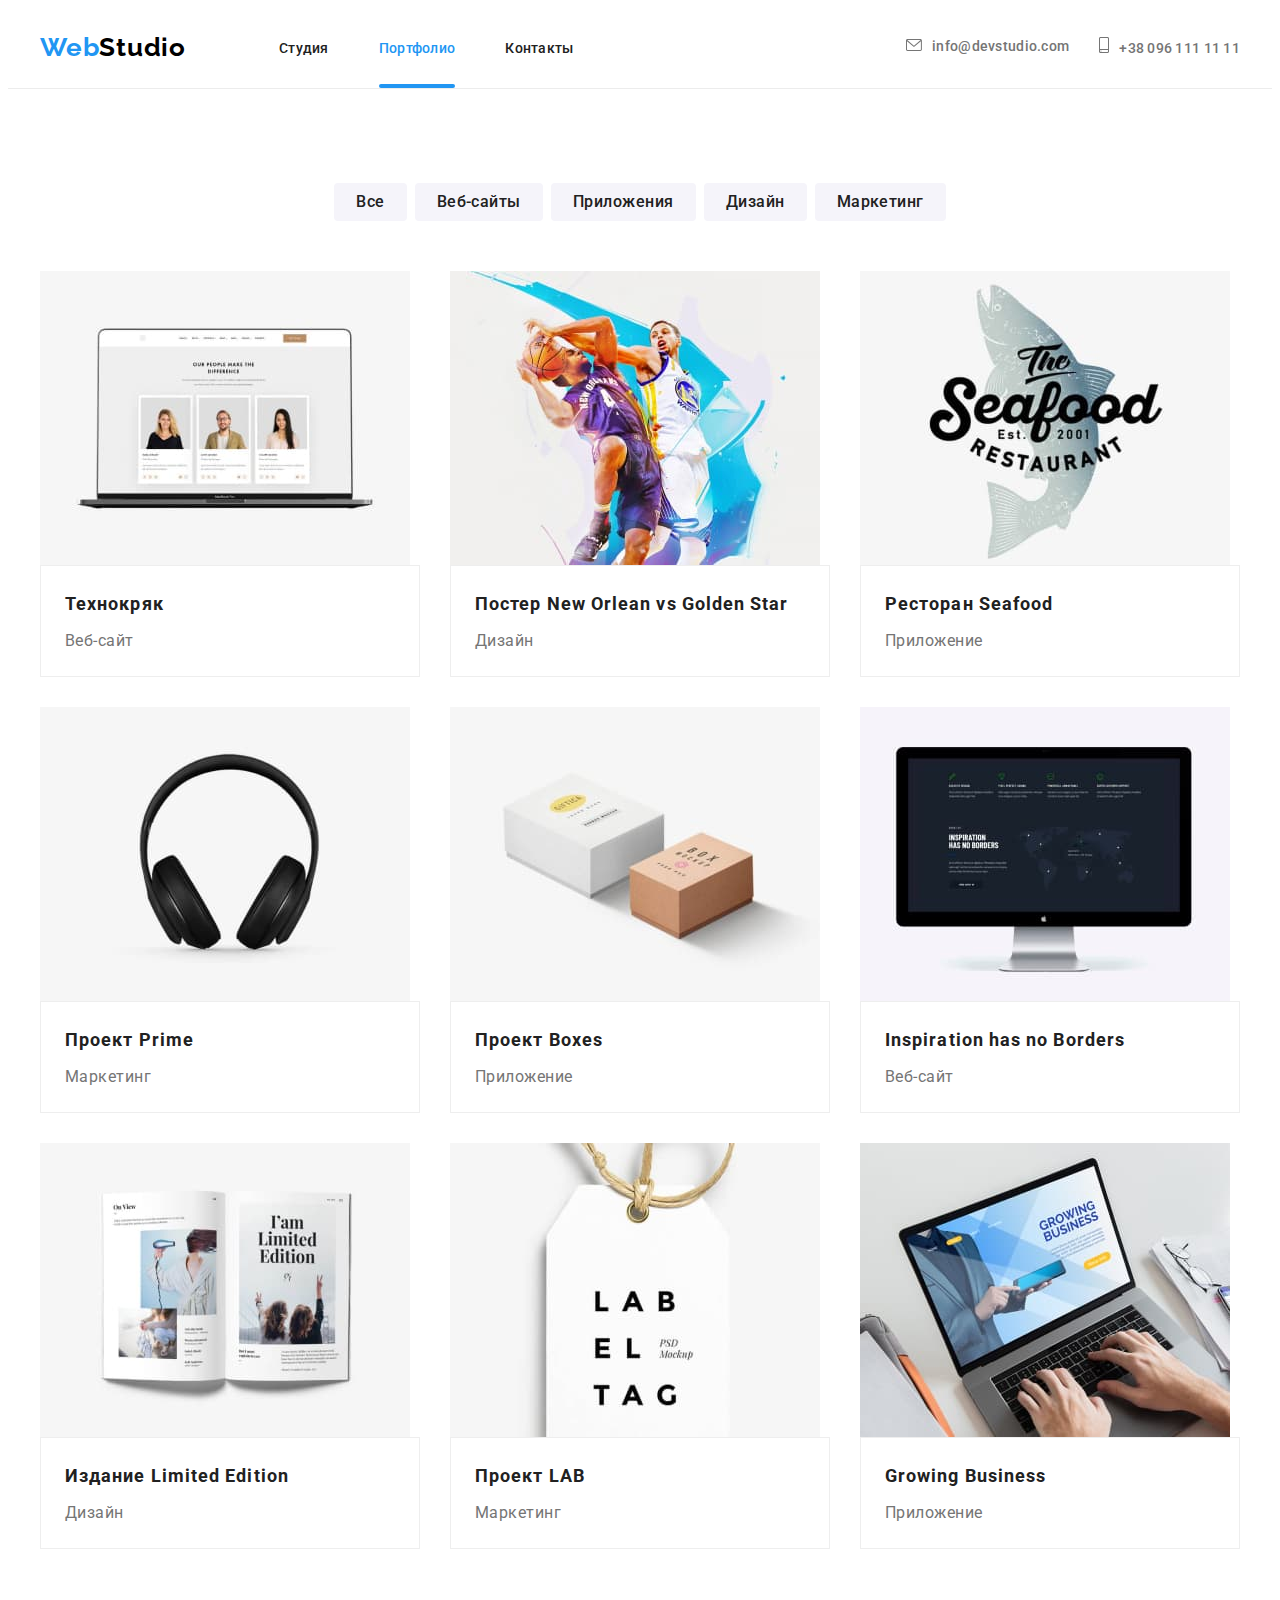
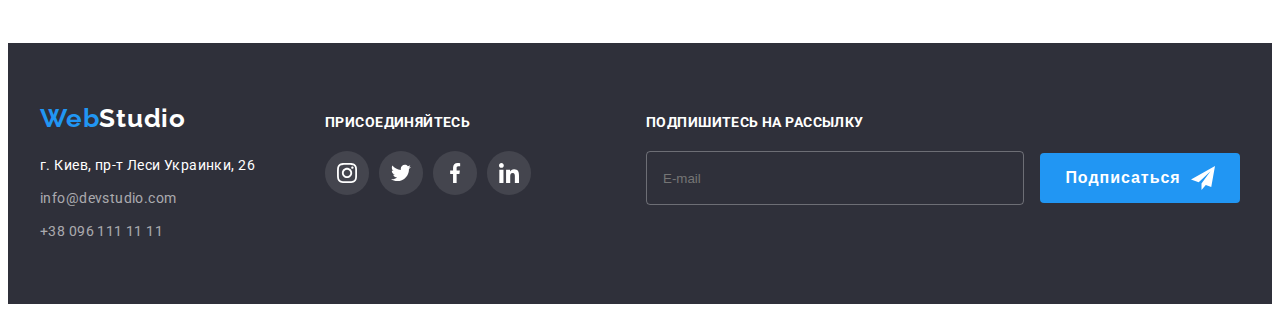
==== portfolio.html @ e49d6432 "Копія з ДЗ № 7" ====
<!DOCTYPE html>
<html lang="en">

<head>
    <meta charset="UTF-8">
    <meta http-equiv="X-UA-Compatible" content="IE=edge">
    <meta name="viewport" content="width=device-width, initial-scale=1.0">
    <title>Портфоліо</title>
    <link href="https://fonts.googleapis.com/css2?family=Raleway:wght@700&family=Roboto:wght@400;500;700;900&display=swap"
        rel="stylesheet">
    <link rel="stylesheet" href="https://cdnjs.cloudflare.com/ajax/libs/modern-normalize/1.1.0/modern-normalize.min.css" integrity="sha512-wpPYUAdjBVSE4KJnH1VR1HeZfpl1ub8YT/NKx4PuQ5NmX2tKuGu6U/JRp5y+Y8XG2tV+wKQpNHVUX03MfMFn9Q==" crossorigin="anonymous" referrerpolicy="no-referrer" />
    <link rel="stylesheet" href="./css/main.min.css">
</head>

<body>
    <!--Навігація-->
    <header class="header">
        <div class="container">
        <nav class="nav">
            <a href="./index.html" class="logo header__logo">Web<span class="logo--dark">Studio</span></a>
            <ul class="nav__list">
                <li class="nav__item"><a href="./index.html" class="nav__link">Студия</a></li>
                <li class="nav__item"><a href="./portfolio.html" class="nav__link curent">Портфолио</a></li>
                <li class="nav__item"><a href="" class="nav__link">Контакты</a></li>
            </ul>
        </nav>
        <ul class="contacts">
            <li class="contacts__item">
                <a href="mailto:info@devstudio.com" class="contacts__link">
                    <svg class="contacts__icon" width="16" height="12">
                <use href="./img/icons.svg#envelope"></use>
            </svg>info@devstudio.com</a></li>
            <li class="contacts__item"><a href="tel:+380961111111" class="contacts__link"><svg class="contacts__icon" width="10" height="16">
                <use href="./img/icons.svg#smartphone"></use>
            </svg>+38 096 111 11 11</a></li>
        </ul>
        </div>
    </header>
    <main>
            <!-- Проекти портфоліо -->
        <section class="portfolio">
            <div class="container">
            <h1 class="visually-hidden">Портфоліо</h1>
            <ul class="portfolio__filter filter">
                <li class="filter__item"><button type="button" class="filter__btn">Все</button></li>
                <li class="filter__item"><button type="button" class="filter__btn">Веб-сайты</button></li>
                <li class="filter__item"><button type="button" class="filter__btn">Приложения</button></li>
                <li class="filter__item"><button type="button" class="filter__btn">Дизайн</button></li>                
                <li class="filter__item"><button type="button" class="filter__btn">Маркетинг</button></li>                
            </ul>
            <ul class="projects">
                <li class="projects__item">
                    <a href="" class="projects__link">
                        <div class="projects__top-wrap">
                        <img src="./img/portfolio-img-1.jpg" alt="Экран ноутбука" width="370">
                        <p class="projects__top-text">
                            Ресурс предлагает комплексные предложения с разным уровнем функционала и сервисов. Все это позволит посетителю получить исчерпывающие сведения о компании или частном лице.
                        </p>
                        </div>
                        <div class="projects__item-wrap">
                        <h2 class="projects__title">Технокряк</h2>
                        <p class="projects__text">Веб-сайт</p>
                        </div>
                    </a>
                </li>
                <li class="projects__item">
                    <a href="" class="projects__link">
                        <div class="projects__top-wrap">
                        <img src="./img/portfolio-img-2.jpg" alt="Баскетболисты" width="370">
                        <p class="projects__top-text">
                            Ресурс предлагает комплексные предложения с разным уровнем функционала и сервисов. Все это позволит посетителю получить исчерпывающие сведения о компании или частном лице.
                        </p></div>
                        <div class="projects__item-wrap">
                        <h2 class="projects__title">Постер New Orlean vs Golden Star</h2>
                        <p class="projects__text">Дизайн</p>
                        </div>
                    </a>
                </li>
                <li class="projects__item">
                    <a href="" class="projects__link">
                        <div class="projects__top-wrap">
                        <img src="./img/portfolio-img-3.jpg" alt="Логотип ресторана" width="370">
                        <p class="projects__top-text">
                            Ресурс предлагает комплексные предложения с разным уровнем функционала и сервисов. Все это позволит посетителю получить исчерпывающие сведения о компании или частном лице.
                        </p></div>
                        <div class="projects__item-wrap">
                        <h2 class="projects__title">Ресторан Seafood</h2>
                        <p class="projects__text">Приложение</p>
                        </div>
                    </a>
                </li>
                <li class="projects__item">
                    <a href="" class="projects__link">
                        <div class="projects__top-wrap">
                        <img src="./img/portfolio-img-4.jpg" alt="Наушники" width="370">
                        <p class="projects__top-text">
                            Ресурс предлагает комплексные предложения с разным уровнем функционала и сервисов. Все это позволит посетителю получить исчерпывающие сведения о компании или частном лице.
                        </p></div>
                        <div class="projects__item-wrap">
                        <h2 class="projects__title">Проект Prime</h2>
                        <p class="projects__text">Маркетинг</p>
                        </div>
                    </a>
                </li>
                <li class="projects__item">
                    <a href="" class="projects__link">
                        <div class="projects__top-wrap">
                        <img src="./img/portfolio-img-5.jpg" alt="Коробки" width="370">
                        <p class="projects__top-text">
                            Ресурс предлагает комплексные предложения с разным уровнем функционала и сервисов. Все это позволит посетителю получить исчерпывающие сведения о компании или частном лице.
                        </p></div>
                        <div class="projects__item-wrap">
                        <h2 class="projects__title">Проект Boxes</h2>
                        <p class="projects__text">Приложение</p>
                        </div>
                    </a>
                </li>
                <li class="projects__item">
                    <a href="" class="projects__link">
                        <div class="projects__top-wrap">
                        <img src="./img/portfolio-img-6.jpg" alt="Монитор" width="370">
                        <p class="projects__top-text">
                            Ресурс предлагает комплексные предложения с разным уровнем функционала и сервисов. Все это позволит посетителю получить исчерпывающие сведения о компании или частном лице.
                        </p></div>
                        <div class="projects__item-wrap">
                        <h2 class="projects__title">Inspiration has no Borders</h2>
                        <p class="projects__text">Веб-сайт</p>
                        </div>
                    </a>
                </li>
                <li class="projects__item">
                    <a href="" class="projects__link">
                        <div class="projects__top-wrap">
                        <img src="./img/portfolio-img-7.jpg" alt="Книга" width="370">
                        <p class="projects__top-text">
                            Ресурс предлагает комплексные предложения с разным уровнем функционала и сервисов. Все это позволит посетителю получить исчерпывающие сведения о компании или частном лице.
                        </p></div>
                        <div class="projects__item-wrap">
                        <h2 class="projects__title">Издание Limited Edition</h2>
                        <p class="projects__text">Дизайн</p>
                        </div>
                    </a>
                </li>
                <li class="projects__item">
                    <a href="" class="projects__link">
                        <div class="projects__top-wrap">
                        <img src="./img/portfolio-img-8.jpg" alt="Бирка" width="370">
                        <p class="projects__top-text">
                            Ресурс предлагает комплексные предложения с разным уровнем функционала и сервисов. Все это позволит посетителю получить исчерпывающие сведения о компании или частном лице.
                        </p></div>
                        <div class="projects__item-wrap">
                        <h2 class="projects__title">Проект LAB</h2>
                        <p class="projects__text">Маркетинг</p>
                        </div>
                    </a>
                </li>
                <li class="projects__item">
                    <a href="" class="projects__link">
                        <div class="projects__top-wrap">
                        <img src="./img/portfolio-img-9.jpg" alt="Работа за ноубуком" width="370">
                        <p class="projects__top-text">
                            Ресурс предлагает комплексные предложения с разным уровнем функционала и сервисов. Все это позволит посетителю получить исчерпывающие сведения о компании или частном лице.
                        </p></div>
                        <div class="projects__item-wrap">
                        <h2 class="projects__title">Growing Business</h2>
                        <p class="projects__text">Приложение</p>
                        </div>
                    </a>
                </li>
            </ul>
        </div>  
        </section>
        </main>   
        
    <!--Футер-->
    <footer class="footer">
        <div class="container">
        <section class="footer-address">
            <h2 class="visually-hidden">Адрес</h2>
        <a href="./index.html" class="logo">Web<span class="logo--light">Studio</span></a>
        <address class="address">
            <ul class="address__list">
                <li class="address__item postal"><a href="https://goo.gl/maps/8ZpBzjyv7Pv73uMt7" class="footer__link postal">г. Киев, пр-т Леси Украинки, 26</a></li>
                <li class="address__item"><a href="mailto:info@devstudio.com" class="footer__link">info@devstudio.com</a></li>
                <li class="address__item"><a href="tel:+380961111111" class="footer__link">+38 096 111 11 11</a></li>
            </ul>
        </address>    
        </section>        
        <section class="join">
            <h2 class="join__title">Присоединяйтесь</h2>
            <ul class="join__list">
                <li class="join__item">
                    <a href="" class="join__link">
                        <svg class="join__icon" width="20" height="20">
                            <use href="./img/icons.svg#instagram"></use>
                        </svg>
                    </a></li>
                <li class="join__item">
                    <a href="" class="join__link">
                        <svg class="join__icon" width="20" height="20">
                        <use href="./img/icons.svg#twitter"></use>
                    </svg></a></li>
                <li class="join__item">
                    <a href="" class="join__link">
                        <svg class="join__icon" width="20" height="20">
                        <use href="./img/icons.svg#facebook"></use>
                    </svg></a></li>
                <li class="join__item">
                    <a href="" class="join__link"><svg class="join__icon" width="20" height="20">
                        <use href="./img/icons.svg#linkedin"></use>
                    </svg></a></li>
            </ul>
        </section>
        <section class="subcrib">
            <h2 class="subcrib__title">Подпишитесь на рассылку</h2>
                <form class="subcrib-form">
                    <input type="email" class="subcrib-form__input" placeholder="E-mail" name="email" id="email">
                    <button type="submit" class="subcrib-btn">Подписаться 
                        <svg class="subcrib-btn__icon" width="24" height="24">
                        <use href="./img/icons.svg#icon-send"></use>
                    </svg></button>
                </form>            
        </section>
        </div>
    </footer>
</body>
</html>
---- css/main.min.css ----
:root{--title-color: #212121;--accent-color: #2196F3;--button-bg-color: #F5F4FA;--main-button-color:#212121;--second-button-color:#ffffff;--typical-margin: 10px}body{font-family:Roboto,sans-serif;color:#757575;background-color:#fff}.logo--dark{color:#000}.logo--light{color:#fff}p,h1,h2,h3,h4,h5,h6{margin:0}ul{margin:0;padding-left:0}img{display:block}.visually-hidden{position:absolute;white-space:nowrap;width:1px;height:1px;overflow:hidden;border:0;padding:0;clip:rect(0 0 0 0);clip-path:inset(50%);margin:-1px}.container{width:1200px;margin:0 auto;padding-left:15px;padding-right:15px}.header{background-color:#fff;padding-top:24px;padding-bottom:25px;border-bottom:1px solid #ececec}.header .container{display:flex;align-items:center}.logo{font-weight:700;font-size:26px;line-height:1.19;letter-spacing:.03em;font-family:"Raleway",sans-serif;text-decoration:none;color:#2196f3}.header__logo{margin-right:93px}.nav{display:flex;align-items:center}.nav__list{list-style:none;display:flex;align-items:center}.nav__item:not(:last-child){margin-right:50px}.nav__link{font-weight:500;font-size:14px;line-height:1.14;letter-spacing:.02em;position:relative;text-decoration:none;color:#212121;transition-duration:250ms;transition-timing-function:cubic-bezier(0.4, 0, 0.2, 1)}.nav__link:hover,.nav__link:focus{color:var(--accent-color)}.nav__link.curent{color:var(--accent-color)}.nav__link.curent::after{content:"";position:absolute;width:100%;height:4px;background-color:var(--accent-color);border-radius:2px;left:0;bottom:-32px}.contacts{list-style:none;display:flex;align-items:center;margin-left:auto}.contacts__item:last-child{margin-left:30px}.contacts__link{font-weight:500;font-size:14px;line-height:1.14;letter-spacing:.02em;text-decoration:none;color:#757575;display:flex;align-items:baseline;justify-content:center;transition-duration:250ms;transition-timing-function:cubic-bezier(0.4, 0, 0.2, 1)}.contacts__link:hover,.contacts__link:focus{color:var(--accent-color)}.contacts__icon{margin-right:var(--typical-margin);fill:currentColor}.hero{text-align:center;background-color:#2f303a;background-image:linear-gradient(rgba(47, 48, 58, 0.4), rgba(47, 48, 58, 0.4)),url(../img/hero-bg.jpg);background-repeat:no-repeat;background-position:center;background-size:cover;max-width:1600px;margin:0 auto;padding-top:200px;padding-bottom:200px}.hero__title{font-weight:900;font-size:44px;line-height:1.36;letter-spacing:.06em;text-transform:uppercase;color:#fff;margin-bottom:40px}.hero-btn{font-weight:700;font-size:16px;line-height:1.88;letter-spacing:.06em;min-width:200px;height:50px;border:none;border-radius:4px;font-family:inherit;color:#fff;background-color:#2196f3;cursor:pointer;transition-duration:250ms;transition-timing-function:cubic-bezier(0.4, 0, 0.2, 1)}.hero-btn:hover,.hero-btn:focus{background-color:#fff;color:#2196f3}.benefits{padding-top:94px}.benefits__list{display:flex;justify-content:space-between;list-style:none}.benefits__item:not(:last-child){margin-right:30px}.benefits__link{width:270px;height:120px;display:flex;align-items:center;justify-content:center;background-color:#f5f4fa;margin-bottom:30px;cursor:auto}.benefit__title{font-size:14px;line-height:1.14;letter-spacing:.03em;text-transform:uppercase;color:var(--title-color);margin-bottom:var(--typical-margin)}.benefit__text{font-size:14px;line-height:1.71;letter-spacing:.03em;color:#757575}.about{padding-top:94px;padding-bottom:94px}.about__title{font-size:36px;line-height:1.17;letter-spacing:.03em;text-align:center;color:var(--title-color);margin-bottom:50px}.about__list{display:flex;justify-content:space-between;list-style:none}.about__item{position:relative}.about__text{font-size:14px;line-height:1.14;letter-spacing:.03em;position:absolute;width:100%;height:70px;bottom:0;left:50%;transform:translate(-50%);padding-top:27px;padding-bottom:27px;text-align:center;text-transform:uppercase;color:#fff;background-color:rgba(47,48,58,.8)}.team{background-color:#f5f4fa;padding-top:94px;padding-bottom:94px}.team__title{font-size:36px;line-height:1.17;letter-spacing:.03em;text-align:center;color:var(--title-color);margin-bottom:50px}.cards{display:flex}.team__cards{margin-left:-30px}.cards__item{flex-basis:calc(25% - 30px);margin-left:30px;list-style:none}.cards__wrap{background-color:#fff;padding-top:30px;padding-bottom:30px;border-radius:4px;box-shadow:0 4px 4px 0px rgba(0,0,0,.25)}.cards__title{font-weight:500;font-size:16px;line-height:1.19;letter-spacing:.03em;text-align:center;color:var(--title-color);margin-bottom:var(--typical-margin)}.cards__text{font-size:16px;line-height:1.19;letter-spacing:.03em;text-align:center;color:#757575;margin-bottom:16px}.soc{list-style:none;display:flex;justify-content:center}.soc__item{width:44px;height:44px;margin-right:var(--typical-margin)}.soc__item:last-child{margin-right:0}.soc__link{text-decoration:none;width:100%;height:100%;background-color:#fff;border-radius:50%;display:flex;align-items:center;justify-content:center;transition-duration:250ms;transition-timing-function:cubic-bezier(0.4, 0, 0.2, 1)}.soc__link:hover,.soc__link:focus{background-color:#2196f3}.soc__icon{fill:#afb1b8}.soc__link:hover .soc__icon,.soc__link:focus .soc__icon{fill:#fff}.clients{background-color:#fff;padding-top:94px;padding-bottom:94px}.clients__title{font-size:36px;line-height:1.17;letter-spacing:.03em;text-align:center;color:var(--title-color);margin-bottom:50px}.customers{list-style:none;display:flex;justify-content:space-between}.customers__item{width:170px;height:92px;margin-right:30px}.customers__item:last-child{margin-right:0}.customers__link{width:100%;height:100%;border:1px solid #afb1b8;border-radius:4px;display:flex;align-items:center;justify-content:center}.customers__icon{fill:#afb1b8;transition-duration:250ms;transition-timing-function:cubic-bezier(0.4, 0, 0.2, 1)}.customers__link:hover .customers__icon,.customers__link:focus .customers__icon{fill:#2196f3}.portfolio{padding-top:94px;padding-bottom:94px}.portfolio__filter{display:flex;justify-content:center;list-style:none}.filter__item:not(:last-child){margin-right:8px}.filter__item{margin-bottom:50px}.filter__btn{font-weight:500;font-size:16px;line-height:1.62;letter-spacing:.03em;height:38px;border:none;border-radius:4px;padding:6px 22px;font-family:inherit;cursor:pointer;text-align:center;background-color:var(--button-bg-color);color:var(--main-button-color);transition-duration:250ms;transition-timing-function:cubic-bezier(0.4, 0, 0.2, 1)}.filter__btn:hover,.filter__btn:focus{background-color:var(--accent-color);color:var(--second-button-color);box-shadow:0px 4px 4px rgba(0,0,0,.25)}.projects{display:flex;margin-left:-30px;margin-bottom:-30px;list-style:none;flex-wrap:wrap}.projects__item{flex-basis:calc(33.3333333333% - 30px);margin-left:30px;margin-bottom:30px;transition-duration:250ms;transition-timing-function:cubic-bezier(0.4, 0, 0.2, 1)}.projects__item:hover{box-shadow:0px 4px 4px rgba(0,0,0,.25)}.projects__top-wrap{position:relative;overflow:hidden}.projects__top-text{font-size:18px;line-height:1.56;letter-spacing:.03em;position:absolute;top:0;color:#fff;background-color:rgba(33,150,243,.9);padding:63px 24px;width:100%;height:100%;transform:translateY(100%);transition-duration:250ms;transition-timing-function:cubic-bezier(0.4, 0, 0.2, 1)}.projects__item:hover .projects__top-text{transform:translateY(0)}.projects__item-wrap{padding:20px 24px;border:1px solid #eee}.projects__link{text-decoration:none;display:block}.projects__title{font-size:18px;line-height:2;letter-spacing:.06em;margin-bottom:4px;color:var(--title-color)}.projects__text{font-size:16px;line-height:1.88;letter-spacing:.03em;color:#757575}.footer{background-color:#2f303a;padding-top:60px;padding-bottom:60px}.footer .container{display:flex}.address__list{list-style:none;margin-top:20px;margin-right:70px}.address__item:not(:last-child){margin-bottom:9px}.address__item.postal{font-size:14px;line-height:1.71;letter-spacing:.03em;font-style:normal;color:#fff}.footer__link{font-size:14px;line-height:1.71;letter-spacing:.03em;text-decoration:none;font-style:normal;color:rgba(255,255,255,.6);transition-duration:250ms;transition-timing-function:cubic-bezier(0.4, 0, 0.2, 1)}.footer__link.postal{color:#fff}.footer__link:hover,.footer__link:focus{color:var(--accent-color)}.join__title{font-size:14px;line-height:1.14;letter-spacing:.03em;margin-top:12px;margin-bottom:20px;text-transform:uppercase;color:#fff}.join__list{list-style:none;display:flex;justify-content:center}.join__item{width:44px;height:44px;margin-right:var(--typical-margin)}.join__item:last-child{margin-right:0}.join__link{text-decoration:none;width:100%;height:100%;background-color:#2f303a;background-image:linear-gradient(rgba(255, 255, 255, 0.1), rgba(255, 255, 255, 0.1));border-radius:50%;display:flex;align-items:center;justify-content:center;transition-duration:250ms;transition-timing-function:cubic-bezier(0.4, 0, 0.2, 1)}.join__link:hover,.join__link:focus{background-color:#2196f3}.join__icon{fill:#fff}.join__link:hover .join__icon,.join__link:focus .join__icon{fill:#fff}.container .subcrib{margin-left:auto;margin-right:0}.subcrib__title{font-size:14px;line-height:1.14;letter-spacing:.03em;margin-top:12px;margin-bottom:20px;text-transform:uppercase;color:#fff}.subcrib-form__input{width:358px;height:50px;border:1px solid rgba(255,255,255,.3);border-radius:4px;background-color:rgba(0,0,0,0);margin-right:12px;padding-left:16px;color:#fff;outline:none;transition-duration:250ms;transition-timing-function:cubic-bezier(0.4, 0, 0.2, 1)}.subcrib-form__input:not(:placeholder-shown){border-color:var(--accent-color)}.subcrib-form__input:hover,.subcrib-form__input:focus{border-color:var(--accent-color)}.subcrib-btn{font-weight:700;font-size:16px;line-height:1.88;letter-spacing:.06em;display:inline-flex;justify-content:center;align-items:center;width:200px;height:50px;border:none;border-radius:4px;color:#fff;background-color:#2196f3;cursor:pointer;transition-duration:250ms;transition-timing-function:cubic-bezier(0.4, 0, 0.2, 1)}.subcrib-btn:hover,.subcrib-btn:focus{background-color:#fff;color:#2196f3;fill:#2196f3;box-shadow:0px 4px 4px rgba(0,0,0,.15)}.subcrib-btn__icon{margin-left:var(--typical-margin);fill:#fff}.subcrib-btn:hover .subcrib-btn__icon,.subcrib-btn:focus .subcrib-btn__icon{fill:#2196f3}.backdrop{width:100%;height:100%;background-color:rgba(17,16,16,.5);position:fixed;top:0;transition:opacity 250ms,visibility 250ms}.modal{width:528px;min-height:581px;background-color:#fff;border-radius:4px;position:absolute;top:50%;left:50%;padding:40px;transform:translate(-50%, -50%);transition:transform 250ms}.backdrop.is-hidden .modal{transform:translate(-50%, -50%) scale(0)}.modal-close-btn{width:30px;height:30px;background-color:#fff;border:1px solid rgba(0,0,0,.1);border-radius:50%;position:absolute;display:flex;align-items:center;justify-content:center;top:8px;right:8px}.is-hidden{visibility:hidden;opacity:0;pointer-events:none}.modal-field{margin-bottom:var(--typical-margin)}.modal-label{font-weight:400;font-size:12px;line-height:1.17;letter-spacing:.01em;color:#757575;display:block;margin-bottom:4px}.modal-title{font-weight:700;font-size:20px;line-height:1.15;letter-spacing:.03em;margin-bottom:30px;text-align:center;align-items:center;color:var(--title-color)}.modal-input{padding:12px 16px;width:100%;height:40px;border:1px solid rgba(33,33,33,.2);border-radius:4px;padding-left:42px;outline:none;transition-duration:250ms;transition-timing-function:cubic-bezier(0.4, 0, 0.2, 1)}.modal-input:hover,.modal-input:focus{border-color:var(--accent-color)}.modal-input::placeholder{color:rgba(117,117,117,.5);font-size:14px}.modal-input:not(:placeholder-shown):not(:focus):valid{border-color:var(--accent-color);fill:var(--accent-color)}.modal-input:not(:placeholder-shown):not(:focus):valid+.modal-icon{fill:var(--accent-color)}.input-wrap{position:relative}.modal-icon{position:absolute;left:12px;top:50%;transform:translateY(-50%);color:var(--title-color)}.modal-input:hover+.modal-icon,.modal-input:focus+.modal-icon{fill:var(--accent-color)}.modal-field-text{margin-bottom:20px}.modal-text{padding:12px 16px;width:100%;height:120px;border:1px solid rgba(33,33,33,.2);border-radius:4px;resize:none;outline:none}.modal-text:not(:placeholder-shown){border-color:var(--accent-color)}.modal-text:hover,.modal-text:focus{border-color:var(--accent-color)}.modal-text:not(:placeholder-shown){border-color:var(--accent-color)}.modal-field-check{margin-bottom:30px}.check-text{font-weight:400;font-size:14px;line-height:1.71;letter-spacing:.03em;color:#757575;display:flex;align-items:center;justify-content:center}.check-text span{width:16px;height:15px;border:2px solid #212121;border-radius:2px;margin-right:8px;display:flex;align-items:center;justify-content:center}.modal-check:checked+.check-text span{background-color:var(--accent-color);border:none}.modal-check:checked+.check-text .check-icon{fill:#fff}.modal-chek-link{color:#2196f3;margin-left:5px}.check-icon{fill:rgba(0,0,0,0)}.modal-btn{font-weight:700;font-size:16px;line-height:1.88;letter-spacing:.06em;display:flex;align-items:center;justify-content:center;margin-left:auto;margin-right:auto;width:200px;height:50px;border:none;border-radius:4px;color:#fff;background-color:#2196f3;cursor:pointer;transition-duration:250ms;transition-timing-function:cubic-bezier(0.4, 0, 0.2, 1)}.modal-btn:hover,.modal-btn:focus{background-color:#fff;color:#2196f3;box-shadow:0px 4px 4px rgba(0,0,0,.15)}/*# sourceMappingURL=main.min.css.map */
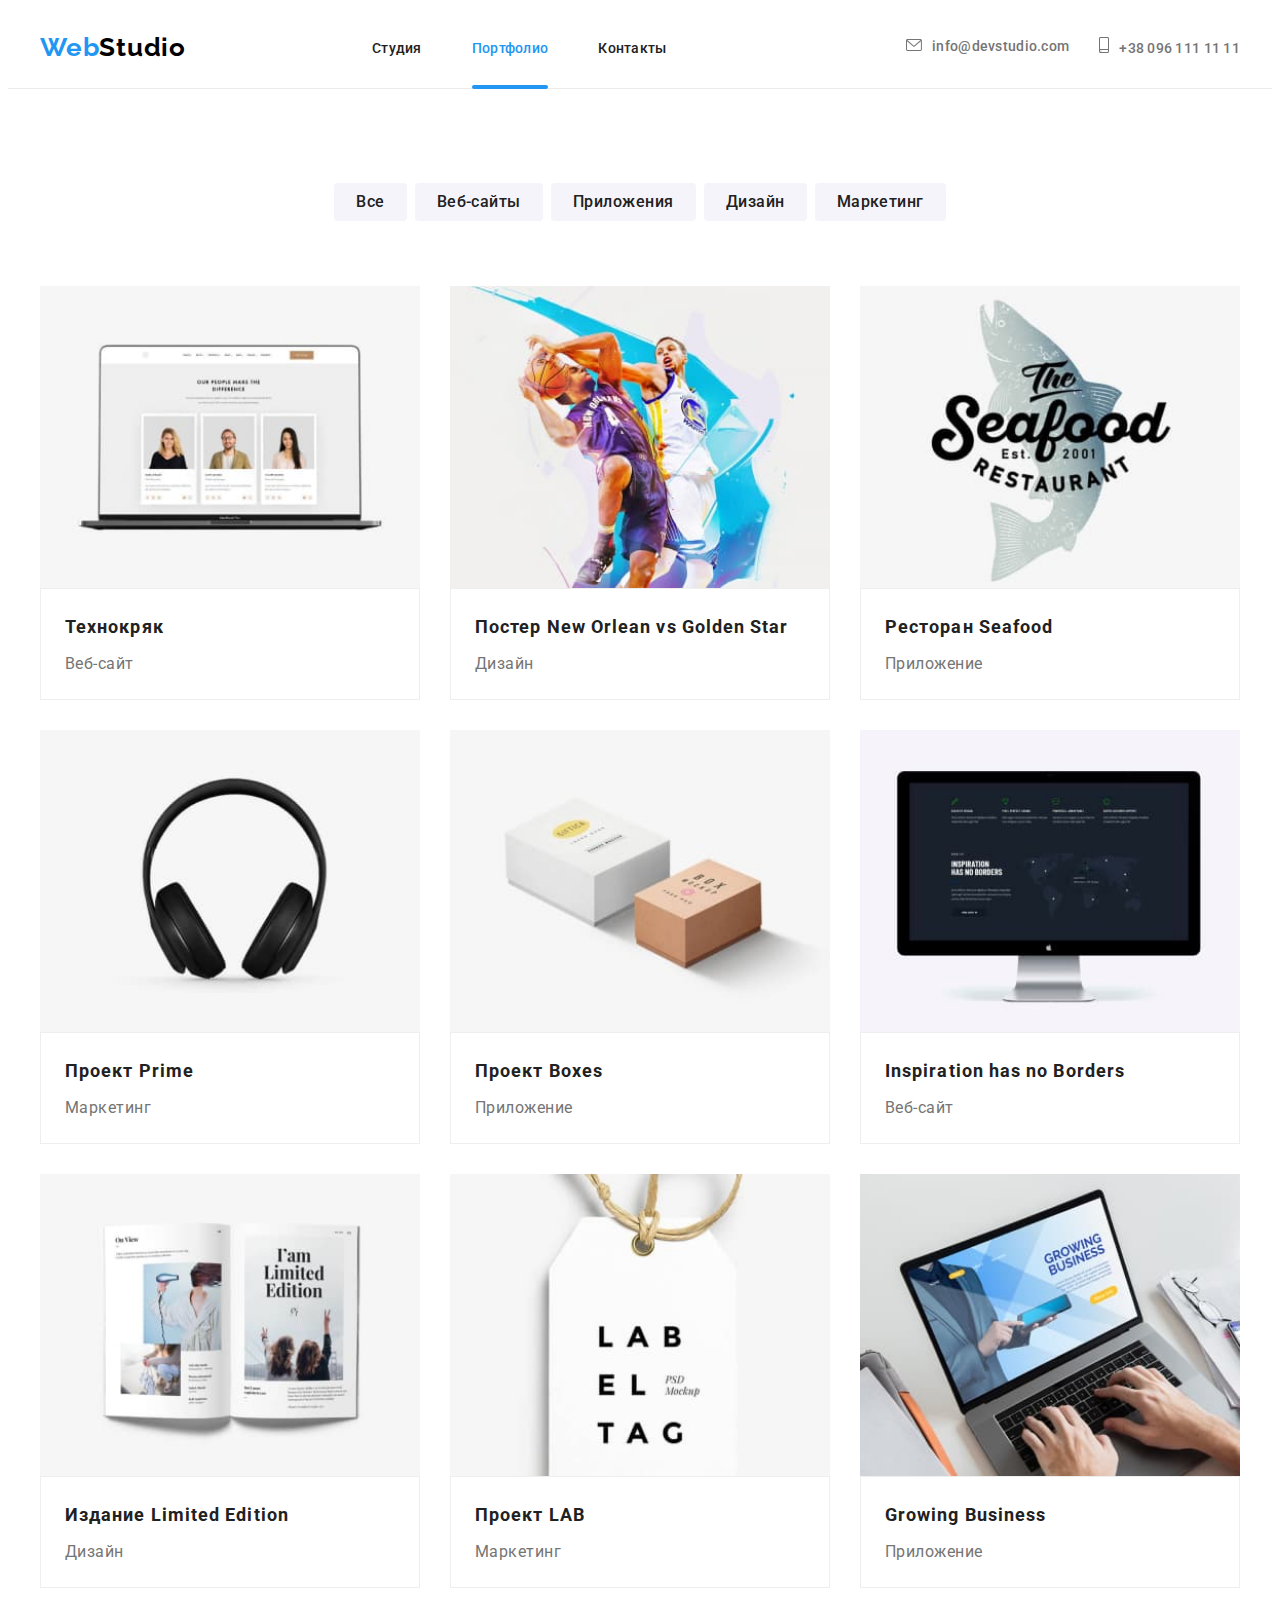
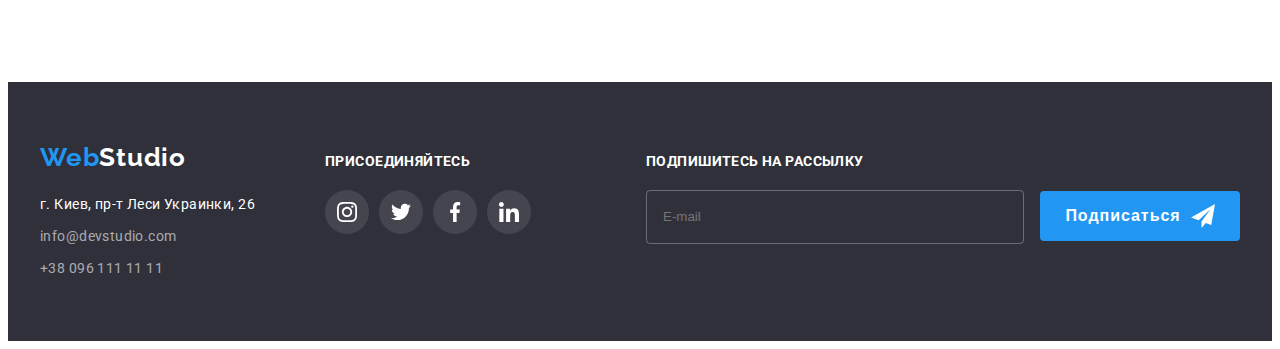
==== commit 0ea0384c: "Виконане ДЗ №8" ====
--- a/portfolio.html
+++ b/portfolio.html
@@ -16,8 +16,8 @@
     <!--Навігація-->
     <header class="header">
         <div class="container">
-        <nav class="nav">
             <a href="./index.html" class="logo header__logo">Web<span class="logo--dark">Studio</span></a>
+        <nav class="nav">            
             <ul class="nav__list">
                 <li class="nav__item"><a href="./index.html" class="nav__link">Студия</a></li>
                 <li class="nav__item"><a href="./portfolio.html" class="nav__link curent">Портфолио</a></li>
@@ -34,6 +34,47 @@
                 <use href="./img/icons.svg#smartphone"></use>
             </svg>+38 096 111 11 11</a></li>
         </ul>
+        <button type="button" class="menu-open-btn">
+            <svg class="contacts__menuop" width="40" height="40">
+                <use href="./img/icons.svg#menu_op"></use>
+            </svg>
+        </button>
+        </div>
+        <div class="mob-menu is-hidden">
+        <div class="container">
+            <div class="mob-menu-top">
+        <button type="button" class="menu-close-btn">
+                <svg class="contacts__menucl" width="40" height="40">
+                <use href="./img/icons.svg#menu_cl"></use>
+            </svg>
+        </button>
+        <ul class="mob-menu-list">
+            <li class="mob-menu-item"><a href="./index.html" class="mob-menu-link">Студия</a></li>
+            <li class="mob-menu-item"><a href="./portfolio.html" class="mob-menu-link curent">Портфолио</a></li>
+            <li class="mob-menu-item"><a href="" class="mob-menu-link">Контакты</a></li>
+        </ul></div>
+        <div class="mob-menu-bottom">
+        <ul class="mob-contacts">
+            <li class="mob-contacts-item"><a href="tel:+380961111111" class="mob-tel-link">+38 096 111 11 11</a></li>
+            <li class="mob-contacts-item">
+                <a href="mailto:info@devstudio.com" class="mob-mail-link">
+                    info@devstudio.com</a></li>            
+        </ul>
+        <ul class="mob-soc-list">
+            <li class="mob-soc-item">
+                <a href="" class="mob-soc-link">Instagram</a>
+            </li>
+            <li class="mob-soc-item">
+                <a href="" class="mob-soc-link">Twitter</a>
+            </li>
+            <li class="mob-soc-item">
+                <a href="" class="mob-soc-link">Facebook</a>
+            </li>
+            <li class="mob-soc-item">
+                <a href="" class="mob-soc-link">LinkedIn</a>
+            </li>
+        </ul></div>
+    </div>
         </div>
     </header>
     <main>
@@ -223,5 +264,6 @@
         </section>
         </div>
     </footer>
+    <script src="./js/menu.js"></script>
 </body>
 </html>--- a/css/main.min.css
+++ b/css/main.min.css
@@ -1 +1 @@
-:root{--title-color: #212121;--accent-color: #2196F3;--button-bg-color: #F5F4FA;--main-button-color:#212121;--second-button-color:#ffffff;--typical-margin: 10px}body{font-family:Roboto,sans-serif;color:#757575;background-color:#fff}.logo--dark{color:#000}.logo--light{color:#fff}p,h1,h2,h3,h4,h5,h6{margin:0}ul{margin:0;padding-left:0}img{display:block}.visually-hidden{position:absolute;white-space:nowrap;width:1px;height:1px;overflow:hidden;border:0;padding:0;clip:rect(0 0 0 0);clip-path:inset(50%);margin:-1px}.container{width:1200px;margin:0 auto;padding-left:15px;padding-right:15px}.header{background-color:#fff;padding-top:24px;padding-bottom:25px;border-bottom:1px solid #ececec}.header .container{display:flex;align-items:center}.logo{font-weight:700;font-size:26px;line-height:1.19;letter-spacing:.03em;font-family:"Raleway",sans-serif;text-decoration:none;color:#2196f3}.header__logo{margin-right:93px}.nav{display:flex;align-items:center}.nav__list{list-style:none;display:flex;align-items:center}.nav__item:not(:last-child){margin-right:50px}.nav__link{font-weight:500;font-size:14px;line-height:1.14;letter-spacing:.02em;position:relative;text-decoration:none;color:#212121;transition-duration:250ms;transition-timing-function:cubic-bezier(0.4, 0, 0.2, 1)}.nav__link:hover,.nav__link:focus{color:var(--accent-color)}.nav__link.curent{color:var(--accent-color)}.nav__link.curent::after{content:"";position:absolute;width:100%;height:4px;background-color:var(--accent-color);border-radius:2px;left:0;bottom:-32px}.contacts{list-style:none;display:flex;align-items:center;margin-left:auto}.contacts__item:last-child{margin-left:30px}.contacts__link{font-weight:500;font-size:14px;line-height:1.14;letter-spacing:.02em;text-decoration:none;color:#757575;display:flex;align-items:baseline;justify-content:center;transition-duration:250ms;transition-timing-function:cubic-bezier(0.4, 0, 0.2, 1)}.contacts__link:hover,.contacts__link:focus{color:var(--accent-color)}.contacts__icon{margin-right:var(--typical-margin);fill:currentColor}.hero{text-align:center;background-color:#2f303a;background-image:linear-gradient(rgba(47, 48, 58, 0.4), rgba(47, 48, 58, 0.4)),url(../img/hero-bg.jpg);background-repeat:no-repeat;background-position:center;background-size:cover;max-width:1600px;margin:0 auto;padding-top:200px;padding-bottom:200px}.hero__title{font-weight:900;font-size:44px;line-height:1.36;letter-spacing:.06em;text-transform:uppercase;color:#fff;margin-bottom:40px}.hero-btn{font-weight:700;font-size:16px;line-height:1.88;letter-spacing:.06em;min-width:200px;height:50px;border:none;border-radius:4px;font-family:inherit;color:#fff;background-color:#2196f3;cursor:pointer;transition-duration:250ms;transition-timing-function:cubic-bezier(0.4, 0, 0.2, 1)}.hero-btn:hover,.hero-btn:focus{background-color:#fff;color:#2196f3}.benefits{padding-top:94px}.benefits__list{display:flex;justify-content:space-between;list-style:none}.benefits__item:not(:last-child){margin-right:30px}.benefits__link{width:270px;height:120px;display:flex;align-items:center;justify-content:center;background-color:#f5f4fa;margin-bottom:30px;cursor:auto}.benefit__title{font-size:14px;line-height:1.14;letter-spacing:.03em;text-transform:uppercase;color:var(--title-color);margin-bottom:var(--typical-margin)}.benefit__text{font-size:14px;line-height:1.71;letter-spacing:.03em;color:#757575}.about{padding-top:94px;padding-bottom:94px}.about__title{font-size:36px;line-height:1.17;letter-spacing:.03em;text-align:center;color:var(--title-color);margin-bottom:50px}.about__list{display:flex;justify-content:space-between;list-style:none}.about__item{position:relative}.about__text{font-size:14px;line-height:1.14;letter-spacing:.03em;position:absolute;width:100%;height:70px;bottom:0;left:50%;transform:translate(-50%);padding-top:27px;padding-bottom:27px;text-align:center;text-transform:uppercase;color:#fff;background-color:rgba(47,48,58,.8)}.team{background-color:#f5f4fa;padding-top:94px;padding-bottom:94px}.team__title{font-size:36px;line-height:1.17;letter-spacing:.03em;text-align:center;color:var(--title-color);margin-bottom:50px}.cards{display:flex}.team__cards{margin-left:-30px}.cards__item{flex-basis:calc(25% - 30px);margin-left:30px;list-style:none}.cards__wrap{background-color:#fff;padding-top:30px;padding-bottom:30px;border-radius:4px;box-shadow:0 4px 4px 0px rgba(0,0,0,.25)}.cards__title{font-weight:500;font-size:16px;line-height:1.19;letter-spacing:.03em;text-align:center;color:var(--title-color);margin-bottom:var(--typical-margin)}.cards__text{font-size:16px;line-height:1.19;letter-spacing:.03em;text-align:center;color:#757575;margin-bottom:16px}.soc{list-style:none;display:flex;justify-content:center}.soc__item{width:44px;height:44px;margin-right:var(--typical-margin)}.soc__item:last-child{margin-right:0}.soc__link{text-decoration:none;width:100%;height:100%;background-color:#fff;border-radius:50%;display:flex;align-items:center;justify-content:center;transition-duration:250ms;transition-timing-function:cubic-bezier(0.4, 0, 0.2, 1)}.soc__link:hover,.soc__link:focus{background-color:#2196f3}.soc__icon{fill:#afb1b8}.soc__link:hover .soc__icon,.soc__link:focus .soc__icon{fill:#fff}.clients{background-color:#fff;padding-top:94px;padding-bottom:94px}.clients__title{font-size:36px;line-height:1.17;letter-spacing:.03em;text-align:center;color:var(--title-color);margin-bottom:50px}.customers{list-style:none;display:flex;justify-content:space-between}.customers__item{width:170px;height:92px;margin-right:30px}.customers__item:last-child{margin-right:0}.customers__link{width:100%;height:100%;border:1px solid #afb1b8;border-radius:4px;display:flex;align-items:center;justify-content:center}.customers__icon{fill:#afb1b8;transition-duration:250ms;transition-timing-function:cubic-bezier(0.4, 0, 0.2, 1)}.customers__link:hover .customers__icon,.customers__link:focus .customers__icon{fill:#2196f3}.portfolio{padding-top:94px;padding-bottom:94px}.portfolio__filter{display:flex;justify-content:center;list-style:none}.filter__item:not(:last-child){margin-right:8px}.filter__item{margin-bottom:50px}.filter__btn{font-weight:500;font-size:16px;line-height:1.62;letter-spacing:.03em;height:38px;border:none;border-radius:4px;padding:6px 22px;font-family:inherit;cursor:pointer;text-align:center;background-color:var(--button-bg-color);color:var(--main-button-color);transition-duration:250ms;transition-timing-function:cubic-bezier(0.4, 0, 0.2, 1)}.filter__btn:hover,.filter__btn:focus{background-color:var(--accent-color);color:var(--second-button-color);box-shadow:0px 4px 4px rgba(0,0,0,.25)}.projects{display:flex;margin-left:-30px;margin-bottom:-30px;list-style:none;flex-wrap:wrap}.projects__item{flex-basis:calc(33.3333333333% - 30px);margin-left:30px;margin-bottom:30px;transition-duration:250ms;transition-timing-function:cubic-bezier(0.4, 0, 0.2, 1)}.projects__item:hover{box-shadow:0px 4px 4px rgba(0,0,0,.25)}.projects__top-wrap{position:relative;overflow:hidden}.projects__top-text{font-size:18px;line-height:1.56;letter-spacing:.03em;position:absolute;top:0;color:#fff;background-color:rgba(33,150,243,.9);padding:63px 24px;width:100%;height:100%;transform:translateY(100%);transition-duration:250ms;transition-timing-function:cubic-bezier(0.4, 0, 0.2, 1)}.projects__item:hover .projects__top-text{transform:translateY(0)}.projects__item-wrap{padding:20px 24px;border:1px solid #eee}.projects__link{text-decoration:none;display:block}.projects__title{font-size:18px;line-height:2;letter-spacing:.06em;margin-bottom:4px;color:var(--title-color)}.projects__text{font-size:16px;line-height:1.88;letter-spacing:.03em;color:#757575}.footer{background-color:#2f303a;padding-top:60px;padding-bottom:60px}.footer .container{display:flex}.address__list{list-style:none;margin-top:20px;margin-right:70px}.address__item:not(:last-child){margin-bottom:9px}.address__item.postal{font-size:14px;line-height:1.71;letter-spacing:.03em;font-style:normal;color:#fff}.footer__link{font-size:14px;line-height:1.71;letter-spacing:.03em;text-decoration:none;font-style:normal;color:rgba(255,255,255,.6);transition-duration:250ms;transition-timing-function:cubic-bezier(0.4, 0, 0.2, 1)}.footer__link.postal{color:#fff}.footer__link:hover,.footer__link:focus{color:var(--accent-color)}.join__title{font-size:14px;line-height:1.14;letter-spacing:.03em;margin-top:12px;margin-bottom:20px;text-transform:uppercase;color:#fff}.join__list{list-style:none;display:flex;justify-content:center}.join__item{width:44px;height:44px;margin-right:var(--typical-margin)}.join__item:last-child{margin-right:0}.join__link{text-decoration:none;width:100%;height:100%;background-color:#2f303a;background-image:linear-gradient(rgba(255, 255, 255, 0.1), rgba(255, 255, 255, 0.1));border-radius:50%;display:flex;align-items:center;justify-content:center;transition-duration:250ms;transition-timing-function:cubic-bezier(0.4, 0, 0.2, 1)}.join__link:hover,.join__link:focus{background-color:#2196f3}.join__icon{fill:#fff}.join__link:hover .join__icon,.join__link:focus .join__icon{fill:#fff}.container .subcrib{margin-left:auto;margin-right:0}.subcrib__title{font-size:14px;line-height:1.14;letter-spacing:.03em;margin-top:12px;margin-bottom:20px;text-transform:uppercase;color:#fff}.subcrib-form__input{width:358px;height:50px;border:1px solid rgba(255,255,255,.3);border-radius:4px;background-color:rgba(0,0,0,0);margin-right:12px;padding-left:16px;color:#fff;outline:none;transition-duration:250ms;transition-timing-function:cubic-bezier(0.4, 0, 0.2, 1)}.subcrib-form__input:not(:placeholder-shown){border-color:var(--accent-color)}.subcrib-form__input:hover,.subcrib-form__input:focus{border-color:var(--accent-color)}.subcrib-btn{font-weight:700;font-size:16px;line-height:1.88;letter-spacing:.06em;display:inline-flex;justify-content:center;align-items:center;width:200px;height:50px;border:none;border-radius:4px;color:#fff;background-color:#2196f3;cursor:pointer;transition-duration:250ms;transition-timing-function:cubic-bezier(0.4, 0, 0.2, 1)}.subcrib-btn:hover,.subcrib-btn:focus{background-color:#fff;color:#2196f3;fill:#2196f3;box-shadow:0px 4px 4px rgba(0,0,0,.15)}.subcrib-btn__icon{margin-left:var(--typical-margin);fill:#fff}.subcrib-btn:hover .subcrib-btn__icon,.subcrib-btn:focus .subcrib-btn__icon{fill:#2196f3}.backdrop{width:100%;height:100%;background-color:rgba(17,16,16,.5);position:fixed;top:0;transition:opacity 250ms,visibility 250ms}.modal{width:528px;min-height:581px;background-color:#fff;border-radius:4px;position:absolute;top:50%;left:50%;padding:40px;transform:translate(-50%, -50%);transition:transform 250ms}.backdrop.is-hidden .modal{transform:translate(-50%, -50%) scale(0)}.modal-close-btn{width:30px;height:30px;background-color:#fff;border:1px solid rgba(0,0,0,.1);border-radius:50%;position:absolute;display:flex;align-items:center;justify-content:center;top:8px;right:8px}.is-hidden{visibility:hidden;opacity:0;pointer-events:none}.modal-field{margin-bottom:var(--typical-margin)}.modal-label{font-weight:400;font-size:12px;line-height:1.17;letter-spacing:.01em;color:#757575;display:block;margin-bottom:4px}.modal-title{font-weight:700;font-size:20px;line-height:1.15;letter-spacing:.03em;margin-bottom:30px;text-align:center;align-items:center;color:var(--title-color)}.modal-input{padding:12px 16px;width:100%;height:40px;border:1px solid rgba(33,33,33,.2);border-radius:4px;padding-left:42px;outline:none;transition-duration:250ms;transition-timing-function:cubic-bezier(0.4, 0, 0.2, 1)}.modal-input:hover,.modal-input:focus{border-color:var(--accent-color)}.modal-input::placeholder{color:rgba(117,117,117,.5);font-size:14px}.modal-input:not(:placeholder-shown):not(:focus):valid{border-color:var(--accent-color);fill:var(--accent-color)}.modal-input:not(:placeholder-shown):not(:focus):valid+.modal-icon{fill:var(--accent-color)}.input-wrap{position:relative}.modal-icon{position:absolute;left:12px;top:50%;transform:translateY(-50%);color:var(--title-color)}.modal-input:hover+.modal-icon,.modal-input:focus+.modal-icon{fill:var(--accent-color)}.modal-field-text{margin-bottom:20px}.modal-text{padding:12px 16px;width:100%;height:120px;border:1px solid rgba(33,33,33,.2);border-radius:4px;resize:none;outline:none}.modal-text:not(:placeholder-shown){border-color:var(--accent-color)}.modal-text:hover,.modal-text:focus{border-color:var(--accent-color)}.modal-text:not(:placeholder-shown){border-color:var(--accent-color)}.modal-field-check{margin-bottom:30px}.check-text{font-weight:400;font-size:14px;line-height:1.71;letter-spacing:.03em;color:#757575;display:flex;align-items:center;justify-content:center}.check-text span{width:16px;height:15px;border:2px solid #212121;border-radius:2px;margin-right:8px;display:flex;align-items:center;justify-content:center}.modal-check:checked+.check-text span{background-color:var(--accent-color);border:none}.modal-check:checked+.check-text .check-icon{fill:#fff}.modal-chek-link{color:#2196f3;margin-left:5px}.check-icon{fill:rgba(0,0,0,0)}.modal-btn{font-weight:700;font-size:16px;line-height:1.88;letter-spacing:.06em;display:flex;align-items:center;justify-content:center;margin-left:auto;margin-right:auto;width:200px;height:50px;border:none;border-radius:4px;color:#fff;background-color:#2196f3;cursor:pointer;transition-duration:250ms;transition-timing-function:cubic-bezier(0.4, 0, 0.2, 1)}.modal-btn:hover,.modal-btn:focus{background-color:#fff;color:#2196f3;box-shadow:0px 4px 4px rgba(0,0,0,.15)}/*# sourceMappingURL=main.min.css.map */+:root{--title-color: #212121;--accent-color: #2196F3;--button-bg-color: #F5F4FA;--main-button-color:#212121;--second-button-color:#ffffff;--typical-margin: 10px}body{font-family:Roboto,sans-serif;color:#757575;background-color:#fff}.logo--dark{color:#000}.logo--light{color:#fff}p,h1,h2,h3,h4,h5,h6{margin:0}ul{margin:0;padding-left:0}img{display:block;max-width:100%;width:100%;height:auto}.visually-hidden{position:absolute;white-space:nowrap;width:1px;height:1px;overflow:hidden;border:0;padding:0;clip:rect(0 0 0 0);clip-path:inset(50%);margin:-1px}.container{width:100%;margin:0 auto;padding-left:15px;padding-right:15px}@media screen and (min-width: 480px){.container{width:480px}}@media screen and (min-width: 768px){.container{width:768px}}@media screen and (min-width: 1200px){.container{width:1200px}}.header{background-color:#fff;padding-top:10px;padding-bottom:10px;border-bottom:1px solid #ececec}@media screen and (min-width: 768px){.header{padding-top:21px;padding-bottom:21px}}@media screen and (min-width: 768px){.header{padding-top:24px;padding-bottom:25px}}.header>.container{display:flex;align-items:center}.menu-open-btn{display:block;margin-left:auto;margin-right:10px;background-color:#fff;border:none}.menu-open-btn:hover,.menu-open-btn:focus{fill:var(--accent-color)}@media screen and (min-width: 768px){.menu-open-btn{display:none}}.menu-close-btn{display:block;margin-left:auto;margin-right:10px;background-color:#fff;border:none}.menu-close-btn:hover,.menu-close-btn:focus{fill:var(--accent-color)}.mob-menu{position:fixed;top:0;left:0;z-index:1;background-color:#fff;width:100vw;height:100vh;padding:10px 0 48px}.mob-menu .container{height:100%;display:flex;flex-direction:column;justify-content:space-between;overflow-y:auto}@media screen and (min-width: 768px){.mob-menu{display:none}}.mob-menu-list{list-style:none;margin-bottom:32px}.mob-menu-item:not(:last-child){margin-bottom:32px}.mob-menu-link{font-weight:500;font-size:40px;line-height:1.175;letter-spacing:.02em;color:#212121;text-decoration:none;transition-duration:250ms;transition-timing-function:cubic-bezier(0.4, 0, 0.2, 1)}.mob-menu-link:hover,.mob-menu-link:focus{color:var(--accent-color)}.mob-menu-link.curent{color:var(--accent-color)}.mob-contacts{list-style:none}.mob-contacts-item:not(:last-child){margin-bottom:32px}.mob-tel-link{font-weight:500;font-size:34px;line-height:1.176;letter-spacing:.02em;color:#2196f3;text-decoration:none}.mob-mail-link{font-weight:500;font-size:24px;line-height:1.17;letter-spacing:.02em;color:#757575;text-decoration:none}.mob-soc-list{display:inline-flex;justify-content:space-between;width:100%;list-style:none;margin-top:64px}.mob-soc-link{font-weight:500;font-size:18px;line-height:1.22;letter-spacing:.02em;color:#2196f3;text-decoration:none}.logo{font-weight:700;font-size:24px;line-height:1.17;letter-spacing:.03em;font-family:"Raleway",sans-serif;text-decoration:none;color:#2196f3}@media screen and (min-width: 1200px){.logo{font-size:26px;line-height:1.19}}@media screen and (min-width: 1200px){.header__logo{margin-right:93px}}.nav{display:none}@media screen and (min-width: 768px){.nav{display:flex;align-items:center}}.nav__list{list-style:none;display:flex;align-items:center}@media screen and (min-width: 768px){.nav__list{margin-left:88px}}@media screen and (min-width: 768px){.nav__list{margin-left:93px}}.nav__item:not(:last-child){margin-right:50px}.nav__link{font-weight:500;font-size:14px;line-height:1.14;letter-spacing:.02em;position:relative;text-decoration:none;color:#212121;transition-duration:250ms;transition-timing-function:cubic-bezier(0.4, 0, 0.2, 1)}.nav__link:hover,.nav__link:focus{color:var(--accent-color)}.nav__link.curent{color:var(--accent-color)}.nav__link.curent::after{content:"";position:absolute;width:100%;height:4px;background-color:var(--accent-color);border-radius:2px;left:0;bottom:-40px}@media screen and (min-width: 1200px){.nav__link.curent::after{bottom:-33px}}.contacts{display:none}@media screen and (min-width: 768px){.contacts{list-style:none;display:flex;flex-direction:column;align-items:flex-start;margin-left:auto}}@media screen and (min-width: 1200px){.contacts{flex-direction:row;align-items:center}}.contacts__item:not(:last-child){margin-bottom:var(--typical-margin)}@media screen and (min-width: 1200px){.contacts__item:not(:last-child){margin-bottom:0}}@media screen and (min-width: 1200px){.contacts__item:last-child{margin-left:30px}}.contacts__link{font-weight:500;font-size:12px;line-height:1.17;letter-spacing:.02em;text-decoration:none;color:#757575;display:flex;align-items:baseline;justify-content:center;transition-duration:250ms;transition-timing-function:cubic-bezier(0.4, 0, 0.2, 1)}@media screen and (min-width: 1200px){.contacts__link{font-size:14px;line-height:1.14}}.contacts__link:hover,.contacts__link:focus{color:var(--accent-color)}.contacts__icon{margin-right:var(--typical-margin);fill:currentColor}.hero{display:flex;text-align:center;margin:0 auto;padding:118px 0;background-color:#2f303a;background-image:linear-gradient(rgba(47, 48, 58, 0.4), rgba(47, 48, 58, 0.4)),url(../img/hero-bg-mob.jpg);background-repeat:no-repeat;background-position:center;background-size:cover}@media(min-device-pixel-ratio: 2),(min-resolution: 192dpi),(min-resolution: 2dppx){.hero{background-image:linear-gradient(rgba(47, 48, 58, 0.4), rgba(47, 48, 58, 0.4)),url(../img/hero-bg-mob-2x.jpg)}}@media(min-device-pixel-ratio: 3),(min-resolution: 288dpi),(min-resolution: 3dppx){.hero{background-image:linear-gradient(rgba(47, 48, 58, 0.4), rgba(47, 48, 58, 0.4)),url(../img/hero-bg-mob-3x.jpg)}}@media screen and (min-width: 768px){.hero{background-image:linear-gradient(rgba(47, 48, 58, 0.4), rgba(47, 48, 58, 0.4)),url(../img/hero-bg-tab.jpg)}}@media screen and (min-width: 768px)and (min-device-pixel-ratio: 2),screen and (min-width: 768px)and (min-resolution: 192dpi),screen and (min-width: 768px)and (min-resolution: 2dppx){.hero{background-image:linear-gradient(rgba(47, 48, 58, 0.4), rgba(47, 48, 58, 0.4)),url(../img/hero-bg-tab-2x.jpg)}}@media screen and (min-width: 768px)and (min-device-pixel-ratio: 3),screen and (min-width: 768px)and (min-resolution: 288dpi),screen and (min-width: 768px)and (min-resolution: 3dppx){.hero{background-image:linear-gradient(rgba(47, 48, 58, 0.4), rgba(47, 48, 58, 0.4)),url(../img/hero-bg-tab-3x.jpg)}}@media screen and (min-width: 1200px){.hero{padding:200px 0;background-image:linear-gradient(rgba(47, 48, 58, 0.4), rgba(47, 48, 58, 0.4)),url(../img/hero-bg.jpg)}}@media screen and (min-width: 1200px)and (min-device-pixel-ratio: 2),screen and (min-width: 1200px)and (min-resolution: 192dpi),screen and (min-width: 1200px)and (min-resolution: 2dppx){.hero{background-image:linear-gradient(rgba(47, 48, 58, 0.4), rgba(47, 48, 58, 0.4)),url(../img/hero-bg-2x.jpg)}}@media screen and (min-width: 1200px)and (min-device-pixel-ratio: 3),screen and (min-width: 1200px)and (min-resolution: 288dpi),screen and (min-width: 1200px)and (min-resolution: 3dppx){.hero{background-image:linear-gradient(rgba(47, 48, 58, 0.4), rgba(47, 48, 58, 0.4)),url(../img/hero-bg-3x.jpg)}}.hero__title{display:block;font-weight:900;font-size:26px;line-height:1.62;letter-spacing:.06em;text-transform:uppercase;text-align:center;color:#fff;margin-bottom:30px}@media screen and (min-width: 1200px){.hero__title{font-size:44px;line-height:1.36}}.hero-btn{font-weight:700;font-size:16px;line-height:1.88;letter-spacing:.06em;min-width:200px;height:50px;border:none;margin:0 auto;border-radius:4px;font-family:inherit;color:#fff;background-color:#2196f3;cursor:pointer;transition-duration:250ms;transition-timing-function:cubic-bezier(0.4, 0, 0.2, 1)}.hero-btn:hover,.hero-btn:focus{background-color:#fff;color:#2196f3}.benefits{padding-top:60px;padding-bottom:60px}@media screen and (min-width: 1200px){.benefits{padding-top:94px;padding-bottom:0}}.benefits__list{display:flex;flex-wrap:wrap;gap:30px}.benefits__item{list-style:none;width:100%}@media screen and (min-width: 768px){.benefits__item{width:calc((100% - 30px)/2)}}@media screen and (min-width: 1200px){.benefits__item{width:calc((100% - 90px)/4)}}.benefits__link{width:100%;height:120px;display:flex;align-items:center;justify-content:center;background-color:#f5f4fa;margin-bottom:30px;cursor:auto}.benefit__title{font-size:14px;line-height:1.14;letter-spacing:.03em;text-align:center;text-transform:uppercase;color:var(--title-color);margin-bottom:var(--typical-margin)}@media screen and (min-width: 768px){.benefit__title{text-align:left}}@media screen and (min-width: 1200px){.benefit__title{text-align:left}}.benefit__text{font-size:14px;line-height:1.71;letter-spacing:.03em;color:#757575}.about{display:none}@media screen and (min-width: 1200px){.about{display:block;padding-top:94px;padding-bottom:94px}}.about__title{font-size:36px;line-height:1.17;letter-spacing:.03em;text-align:center;color:var(--title-color);margin-bottom:50px}.about__list{display:flex;justify-content:space-between;list-style:none}.about__item{position:relative}.about__text{font-size:14px;line-height:1.14;letter-spacing:.03em;position:absolute;width:100%;height:70px;bottom:0;left:50%;transform:translate(-50%);padding-top:27px;padding-bottom:27px;text-align:center;text-transform:uppercase;color:#fff;background-color:rgba(47,48,58,.8)}.team{background-color:#f5f4fa;padding-top:60px;padding-bottom:60px}@media screen and (min-width: 1200px){.team{padding-top:94px;padding-bottom:94px}}.team__title{font-size:28px;line-height:1.18;letter-spacing:.03em;text-align:center;color:var(--title-color);margin-bottom:30px}@media screen and (min-width: 1200px){.team__title{font-size:36px;line-height:1.17;margin-bottom:50px}}.team__cards{display:flex;flex-wrap:wrap;gap:30px}.cards__item{list-style:none;width:100%}@media screen and (min-width: 768px){.cards__item{width:calc((100% - 30px)/2)}}@media screen and (min-width: 1200px){.cards__item{width:calc((100% - 90px)/4)}}.cards__wrap{background-color:#fff;padding-top:30px;padding-bottom:24px;border-radius:4px;box-shadow:0 4px 4px 0px rgba(0,0,0,.25)}@media screen and (min-width: 1200px){.cards__wrap{padding-bottom:30px}}.cards__title{font-weight:500;font-size:16px;line-height:1.19;letter-spacing:.03em;text-align:center;color:var(--title-color);margin-bottom:var(--typical-margin)}.cards__text{font-size:16px;line-height:1.19;letter-spacing:.03em;text-align:center;color:#757575;margin-bottom:16px}.soc{list-style:none;display:flex;justify-content:center}.soc__item{width:44px;height:44px;margin-right:var(--typical-margin)}.soc__item:last-child{margin-right:0}.soc__link{text-decoration:none;width:100%;height:100%;background-color:#fff;border-radius:50%;display:flex;align-items:center;justify-content:center;transition-duration:250ms;transition-timing-function:cubic-bezier(0.4, 0, 0.2, 1)}.soc__link:hover,.soc__link:focus{background-color:#2196f3}.soc__icon{fill:#afb1b8}.soc__link:hover .soc__icon,.soc__link:focus .soc__icon{fill:#fff}.clients{background-color:#fff;padding-top:60px;padding-bottom:60px}@media screen and (min-width: 1200px){.clients{padding-top:94px;padding-bottom:94px}}.clients__title{font-size:28px;line-height:1.18;letter-spacing:.03em;text-align:center;color:var(--title-color);margin-bottom:30px}@media screen and (min-width: 1200px){.clients__title{font-size:36px;line-height:1.17;margin-bottom:50px}}.customers{display:flex;flex-wrap:wrap;gap:30px}.customers__item{list-style:none;width:calc((100% - 30px)/2)}@media screen and (min-width: 768px){.customers__item{width:calc((100% - 60px)/3)}}@media screen and (min-width: 1200px){.customers__item{width:calc((100% - 150px)/6)}}.customers__link{width:100%;height:92px;border:1px solid #afb1b8;border-radius:4px;display:flex;align-items:center;justify-content:center}.customers__icon{fill:#afb1b8;transition-duration:250ms;transition-timing-function:cubic-bezier(0.4, 0, 0.2, 1)}.customers__link:hover .customers__icon,.customers__link:focus .customers__icon{fill:#2196f3}.portfolio{padding-top:60px;padding-bottom:60px}@media screen and (min-width: 1200px){.portfolio{padding-top:94px;padding-bottom:94px}}.portfolio__filter{list-style:none;display:flex;flex-wrap:wrap;align-content:space-between;justify-content:flex-start;margin-bottom:25px}@media screen and (min-width: 768px){.portfolio__filter{justify-content:center;margin-bottom:30px}}@media screen and (min-width: 1200px){.portfolio__filter{justify-content:center;margin-bottom:50px}}.filter__item{margin-bottom:15px}.filter__item:not(:last-child){margin-right:8px}@media screen and (min-width: 768px){.filter__item:not(:last-child){margin-bottom:0}}.filter__btn{font-weight:500;font-size:16px;line-height:1.63;letter-spacing:.03em;height:38px;border:none;border-radius:4px;padding:6px 22px;font-family:inherit;cursor:pointer;text-align:center;background-color:var(--button-bg-color);color:var(--main-button-color);transition-duration:250ms;transition-timing-function:cubic-bezier(0.4, 0, 0.2, 1)}.filter__btn:hover,.filter__btn:focus{background-color:var(--accent-color);color:var(--second-button-color);box-shadow:0px 4px 4px rgba(0,0,0,.25)}.projects{display:flex;flex-wrap:wrap;gap:30px}.projects__item{transition-duration:250ms;transition-timing-function:cubic-bezier(0.4, 0, 0.2, 1);list-style:none}@media screen and (min-width: 768px){.projects__item{width:calc((100% - 30px)/2)}}@media screen and (min-width: 1200px){.projects__item{width:calc((100% - 60px)/3)}}.projects__item:hover{box-shadow:0px 4px 4px rgba(0,0,0,.25)}.projects__top-wrap{position:relative;overflow:hidden}.projects__top-text{font-size:18px;line-height:1.56;letter-spacing:.03em;position:absolute;top:0;color:#fff;background-color:rgba(33,150,243,.9);padding:63px 24px;width:100%;height:100%;transform:translateY(100%);transition-duration:250ms;transition-timing-function:cubic-bezier(0.4, 0, 0.2, 1)}.projects__item:hover .projects__top-text{transform:translateY(0)}.projects__item-wrap{padding:20px 24px;border:1px solid #eee}.projects__link{text-decoration:none;display:block}.projects__title{font-size:18px;line-height:2;letter-spacing:.06em;margin-bottom:4px;color:var(--title-color)}.projects__text{font-size:16px;line-height:1.88;letter-spacing:.03em;color:#757575}.footer{background-color:#2f303a;padding-top:60px;padding-bottom:60px}.footer .container{text-align:center}@media screen and (min-width: 768px){.footer .container{display:flex;align-items:baseline;justify-content:space-around;flex-wrap:wrap}}@media screen and (min-width: 1200px){.footer .container{flex-wrap:nowrap;text-align:start}}.address{margin-top:20px;margin-bottom:60px}@media screen and (min-width: 1200px){.address{margin-right:70px;margin-bottom:0}}.address__list{list-style:none}.address__item:not(:last-child){margin-bottom:8px}.address__item.postal{font-size:14px;line-height:1.71;letter-spacing:.03em;font-style:normal;color:#fff}.footer__link{font-size:14px;line-height:1.71;letter-spacing:.03em;text-decoration:none;font-style:normal;color:rgba(255,255,255,.6);transition-duration:250ms;transition-timing-function:cubic-bezier(0.4, 0, 0.2, 1)}.footer__link.postal{color:#fff}.footer__link:hover,.footer__link:focus{color:var(--accent-color)}.join{margin-bottom:60px}@media screen and (min-width: 1200px){.join{margin:0}}.join__title{font-size:14px;line-height:1.14;letter-spacing:.03em;text-transform:uppercase;color:#fff;margin-bottom:20px}.join__list{list-style:none;display:flex;justify-content:center}.join__item{width:44px;height:44px;margin-right:var(--typical-margin)}.join__item:last-child{margin-right:0}.join__link{text-decoration:none;width:100%;height:100%;background-color:#2f303a;background-image:linear-gradient(rgba(255, 255, 255, 0.1), rgba(255, 255, 255, 0.1));border-radius:50%;display:flex;align-items:center;justify-content:center;transition-duration:250ms;transition-timing-function:cubic-bezier(0.4, 0, 0.2, 1)}.join__link:hover,.join__link:focus{background-color:#2196f3}.join__icon{fill:#fff}.join__link:hover .join__icon,.join__link:focus .join__icon{fill:#fff}.subcrib{margin:0 auto}@media screen and (min-width: 1200px){.subcrib{margin-right:0}}.subcrib__title{font-size:14px;line-height:1.14;letter-spacing:.03em;margin-bottom:20px;text-transform:uppercase;color:#fff}.subcrib-form__input{width:100%;height:50px;border:1px solid rgba(255,255,255,.3);border-radius:4px;background-color:rgba(0,0,0,0);margin-bottom:20px;padding-left:16px;color:#fff;outline:none;transition-duration:250ms;transition-timing-function:cubic-bezier(0.4, 0, 0.2, 1)}@media screen and (min-width: 768px){.subcrib-form__input{width:450px}}@media screen and (min-width: 1200px){.subcrib-form__input{width:358px;margin-right:12px}}.subcrib-form__input:not(:placeholder-shown){border-color:var(--accent-color)}.subcrib-form__input:hover,.subcrib-form__input:focus{border-color:var(--accent-color)}.subcrib-btn{font-weight:700;font-size:16px;line-height:1.88;letter-spacing:.06em;display:flex;justify-content:center;align-items:center;margin:0 auto;width:200px;height:50px;border:none;border-radius:4px;color:#fff;background-color:#2196f3;cursor:pointer;transition-duration:250ms;transition-timing-function:cubic-bezier(0.4, 0, 0.2, 1)}@media screen and (min-width: 1200px){.subcrib-btn{display:inline-flex}}.subcrib-btn:hover,.subcrib-btn:focus{background-color:#fff;color:#2196f3;fill:#2196f3;box-shadow:0px 4px 4px rgba(0,0,0,.15)}.subcrib-btn__icon{margin-left:var(--typical-margin);fill:#fff}.subcrib-btn:hover .subcrib-btn__icon,.subcrib-btn:focus .subcrib-btn__icon{fill:#2196f3}.backdrop{width:100%;height:100%;background-color:rgba(17,16,16,.5);position:fixed;top:0;transition:opacity 250ms,visibility 250ms}.modal{width:450px;min-height:609px;min-height:581px;background-color:#fff;border-radius:4px;position:absolute;top:50%;left:50%;padding:40px;transform:translate(-50%, -50%);transition:transform 250ms}.backdrop.is-hidden .modal{transform:translate(-50%, -50%) scale(0)}@media screen and (min-width: 1200px){.modal{width:528px;min-height:581px}}.modal-close-btn{width:30px;height:30px;background-color:#fff;border:1px solid rgba(0,0,0,.1);border-radius:50%;position:absolute;display:flex;align-items:center;justify-content:center;top:8px;right:8px}.is-hidden{visibility:hidden;opacity:0;pointer-events:none}.modal-field{margin-bottom:var(--typical-margin)}.modal-label{font-weight:400;font-size:12px;line-height:1.17;letter-spacing:.01em;color:#757575;display:block;margin-bottom:4px}.modal-title{font-weight:700;font-size:20px;line-height:1.5;letter-spacing:.03em;margin-bottom:30px;text-align:center;align-items:center;color:var(--title-color)}@media screen and (min-width: 1200px){.modal-title{line-height:1.15}}.modal-input{padding:12px 16px;width:100%;height:40px;border:1px solid rgba(33,33,33,.2);border-radius:4px;padding-left:42px;outline:none;transition-duration:250ms;transition-timing-function:cubic-bezier(0.4, 0, 0.2, 1)}.modal-input:hover,.modal-input:focus{border-color:var(--accent-color)}.modal-input::placeholder{color:rgba(117,117,117,.5);font-size:14px}.modal-input:not(:placeholder-shown):not(:focus):valid{border-color:var(--accent-color);fill:var(--accent-color)}.modal-input:not(:placeholder-shown):not(:focus):valid+.modal-icon{fill:var(--accent-color)}.input-wrap{position:relative}.modal-icon{position:absolute;left:12px;top:50%;transform:translateY(-50%);color:var(--title-color)}.modal-input:hover+.modal-icon,.modal-input:focus+.modal-icon{fill:var(--accent-color)}.modal-field-text{margin-bottom:20px}.modal-text{padding:12px 16px;width:100%;height:120px;border:1px solid rgba(33,33,33,.2);border-radius:4px;resize:none;outline:none}.modal-text:not(:placeholder-shown){border-color:var(--accent-color)}.modal-text:hover,.modal-text:focus{border-color:var(--accent-color)}.modal-text:not(:placeholder-shown){border-color:var(--accent-color)}.modal-field-check{margin-bottom:30px}.check-text{font-weight:400;font-size:14px;line-height:1.71;letter-spacing:.03em;color:#757575;display:flex;align-items:center;justify-content:center}.check-text span{width:16px;height:15px;border:2px solid #212121;border-radius:2px;margin-right:8px;display:flex;align-items:center;justify-content:center}.modal-check:checked+.check-text span{background-color:var(--accent-color);border:none}.modal-check:checked+.check-text .check-icon{fill:#fff}.modal-chek-link{color:#2196f3;margin-left:5px}.check-icon{fill:rgba(0,0,0,0)}.modal-btn{font-weight:700;font-size:16px;line-height:1.88;letter-spacing:.06em;display:flex;align-items:center;justify-content:center;margin-left:auto;margin-right:auto;width:200px;height:50px;border:none;border-radius:4px;color:#fff;background-color:#2196f3;cursor:pointer;transition-duration:250ms;transition-timing-function:cubic-bezier(0.4, 0, 0.2, 1)}.modal-btn:hover,.modal-btn:focus{background-color:#fff;color:#2196f3;box-shadow:0px 4px 4px rgba(0,0,0,.15)}/*# sourceMappingURL=main.min.css.map */